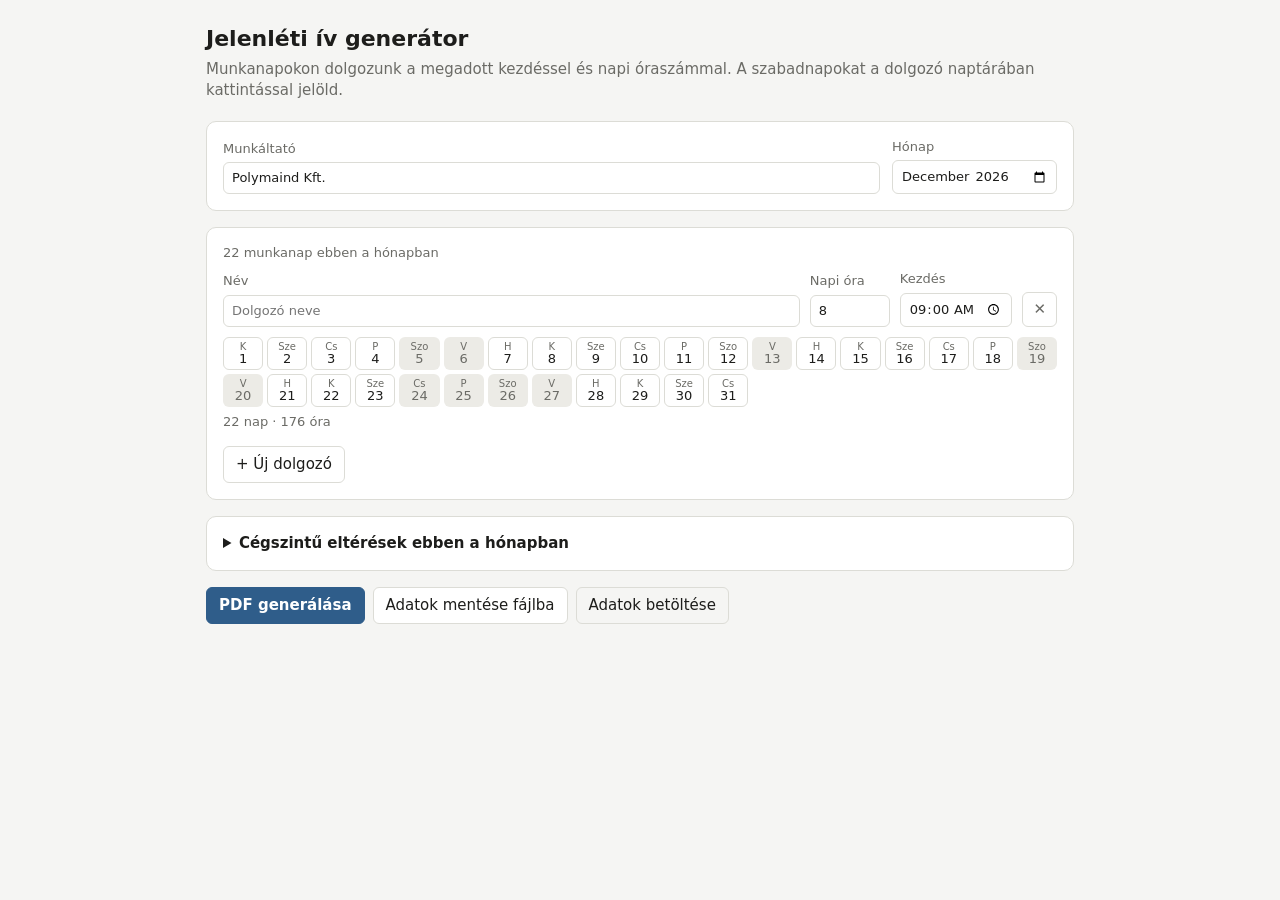
==== index.html @ 5315a1e6 "Jelenléti ív generátor mini app Böngészőben futó, offline app: dolgozónként havi jelenléti ív PDF az" ====
<!doctype html>
<html lang="hu">
<head>
  <meta charset="utf-8">
  <meta name="viewport" content="width=device-width, initial-scale=1">
  <title>Jelenléti ív generátor</title>
  <style>
    :root {
      --hatter: #f5f5f3; --lap: #fff; --szoveg: #1d1d1b; --halvany: #6b6b66; --keret: #dcdcd6;
      --pihen: #ecebe6; --szabad: #d9534f; --fo: #2f5d8a;
    }
    @media (prefers-color-scheme: dark) {
      :root:not([data-theme="light"]) {
        --hatter: #1a1a19; --lap: #242423; --szoveg: #ecece8; --halvany: #9d9d97; --keret: #3a3a38;
        --pihen: #2e2e2c; --szabad: #c9443f; --fo: #6fa3d6;
      }
    }
    * { box-sizing: border-box; }
    body { margin: 0; background: var(--hatter); color: var(--szoveg); font: 15px/1.4 system-ui, sans-serif; }
    main { max-width: 900px; margin: 0 auto; padding: 24px 16px 64px; }
    h1 { font-size: 22px; margin: 0 0 4px; }
    .alcim { color: var(--halvany); margin: 0 0 20px; }
    section { background: var(--lap); border: 1px solid var(--keret); border-radius: 10px; padding: 16px; margin-bottom: 16px; }
    .sor { display: flex; flex-wrap: wrap; gap: 12px; align-items: flex-end; }
    .mezo { display: flex; flex-direction: column; gap: 4px; font-size: 13px; color: var(--halvany); }
    .mezo.nev { flex: 1 1 220px; }
    input { font: inherit; color: var(--szoveg); background: var(--lap); border: 1px solid var(--keret); border-radius: 6px; padding: 6px 8px; }
    input[type=number] { width: 80px; }
    button { font: inherit; cursor: pointer; border-radius: 6px; border: 1px solid var(--keret); background: var(--lap); color: var(--szoveg); padding: 7px 12px; }
    button.fo { background: var(--fo); border-color: var(--fo); color: #fff; font-weight: 600; }
    #honap-info { color: var(--halvany); font-size: 13px; padding-bottom: 8px; }
    .dolgozo { border-top: 1px solid var(--keret); padding: 14px 0; }
    .dolgozo:first-child { border-top: 0; padding-top: 0; }
    .dolgozo-fej { display: flex; flex-wrap: wrap; gap: 10px; align-items: flex-end; }
    .torol { padding: 6px 10px; color: var(--halvany); }
    .naptar { display: grid; grid-template-columns: repeat(auto-fill, minmax(38px, 1fr)); gap: 4px; margin-top: 10px; }
    .nap { padding: 3px 0; font-size: 13px; line-height: 1.1; display: flex; flex-direction: column; align-items: center; }
    .nap small { font-size: 10px; color: var(--halvany); }
    .nap.pihen { background: var(--pihen); color: var(--halvany); cursor: default; border-color: transparent; }
    .nap.szabad { background: var(--szabad); border-color: var(--szabad); color: #fff; }
    .nap.szabad small { color: #fff; }
    .osszesito { font-size: 13px; color: var(--halvany); margin-top: 6px; }
    details summary { cursor: pointer; font-weight: 600; }
    details .sor { margin-top: 12px; }
    details .mezo { flex: 1 1 220px; }
    .hiba { color: var(--szabad); font-size: 13px; margin-top: 6px; }
    .megjegyzes { font-size: 13px; color: var(--halvany); margin: 8px 0 0; }
    .gombok { display: flex; flex-wrap: wrap; gap: 8px; align-items: center; }
    label.gomb { display: inline-block; font-size: 15px; border: 1px solid var(--keret); border-radius: 6px; padding: 7px 12px; cursor: pointer; }
    label.gomb input { display: none; }
  </style>
</head>
<body>
<main>
  <h1>Jelenléti ív generátor</h1>
  <p class="alcim">Munkanapokon dolgozunk a megadott kezdéssel és napi óraszámmal. A szabadnapokat a dolgozó naptárában kattintással jelöld.</p>

  <section class="sor">
    <label class="mezo" style="flex:1 1 240px"><span>Munkáltató</span><input id="ceg" type="text"></label>
    <label class="mezo"><span>Hónap</span><input id="honap" type="month"></label>
  </section>

  <section>
    <div id="honap-info"></div>
    <div id="dolgozok"></div>
    <button id="uj-dolgozo">+ Új dolgozó</button>
  </section>

  <section>
    <details>
      <summary>Cégszintű eltérések ebben a hónapban</summary>
      <div class="sor">
        <label class="mezo"><span>Extra pihenőnapok (mindenkinek)</span><input id="ceg-pihenonap" type="text" placeholder="pl. 2, 24-31"></label>
        <label class="mezo"><span>Extra munkanapok (pl. ledolgozós szombat)</span><input id="ceg-munkanap" type="text" placeholder="pl. 13"></label>
      </div>
      <div id="ceg-hiba" class="hiba"></div>
      <p class="megjegyzes">Az ünnepnapokat és a 2025–2026-os áthelyezett munkanapokat az app magától tudja. Ha egy évre még nincs beépítve, itt add meg.</p>
    </details>
  </section>

  <div class="gombok">
    <button id="general" class="fo">PDF generálása</button>
    <button id="export">Adatok mentése fájlba</button>
    <label class="gomb">Adatok betöltése<input id="import" type="file" accept="application/json,.json"></label>
  </div>
</main>

<script src="lib/pdf-lib.min.js"></script>
<script src="lib/fontkit.umd.min.js"></script>
<script src="lib/assets.js"></script>
<script src="naptar.js"></script>
<script src="app.js"></script>
</body>
</html>
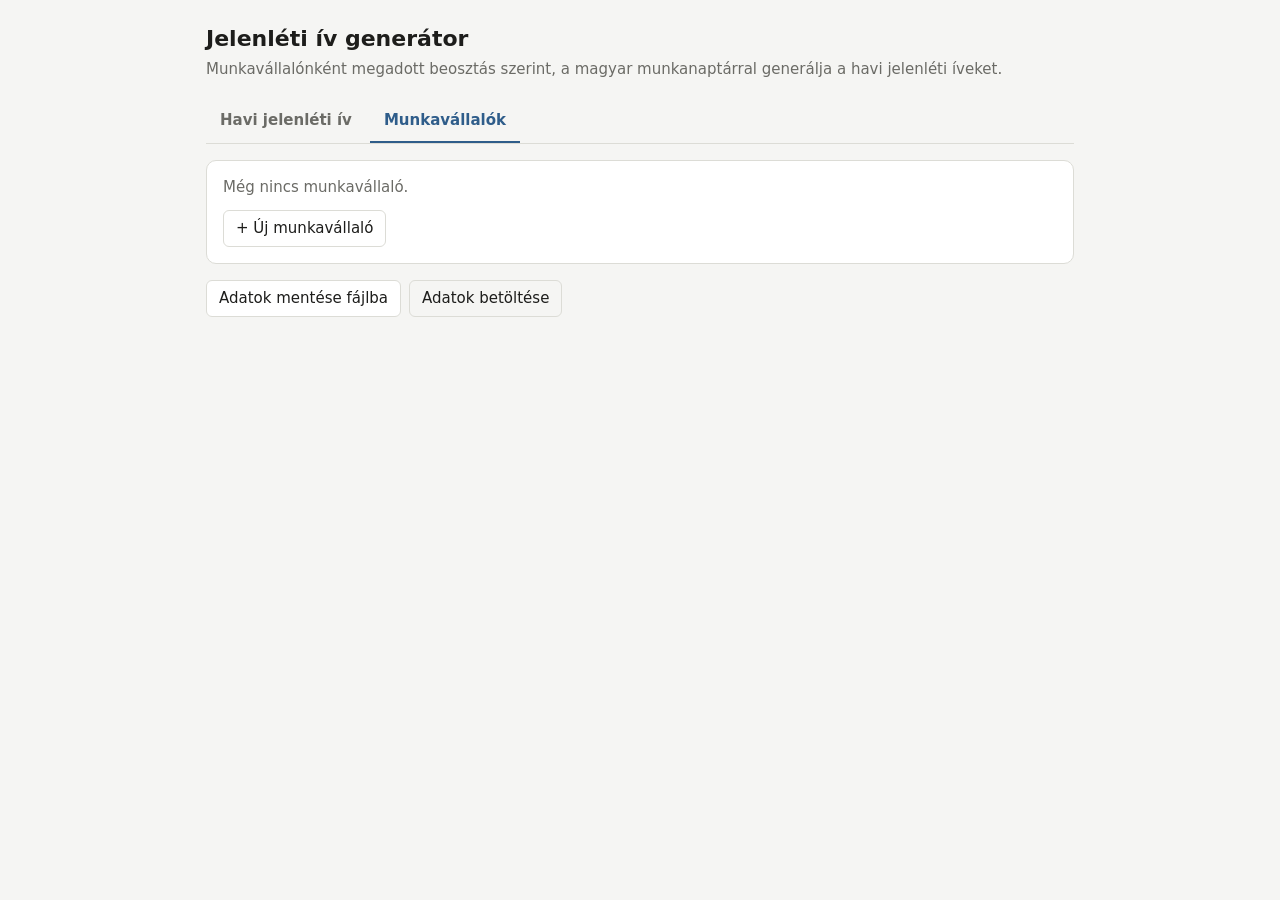
==== commit 318fabcc: "Munkavállalók fül: törzsadatok és heti beosztás Külön fülön vehetők fel a munkavállalók (munkakör, a" ====
--- a/index.html
+++ b/index.html
@@ -32,7 +32,6 @@
     .dolgozo { border-top: 1px solid var(--keret); padding: 14px 0; }
     .dolgozo:first-child { border-top: 0; padding-top: 0; }
     .dolgozo-fej { display: flex; flex-wrap: wrap; gap: 10px; align-items: flex-end; }
-    .torol { padding: 6px 10px; color: var(--halvany); }
     .naptar { display: grid; grid-template-columns: repeat(auto-fill, minmax(38px, 1fr)); gap: 4px; margin-top: 10px; }
     .nap { padding: 3px 0; font-size: 13px; line-height: 1.1; display: flex; flex-direction: column; align-items: center; }
     .nap small { font-size: 10px; color: var(--halvany); }
@@ -48,40 +47,74 @@
     .gombok { display: flex; flex-wrap: wrap; gap: 8px; align-items: center; }
     label.gomb { display: inline-block; font-size: 15px; border: 1px solid var(--keret); border-radius: 6px; padding: 7px 12px; cursor: pointer; }
     label.gomb input { display: none; }
+    .fulek { display: flex; gap: 4px; border-bottom: 1px solid var(--keret); margin-bottom: 16px; }
+    .fulek button { border: 0; border-bottom: 2px solid transparent; border-radius: 0; background: none; padding: 10px 14px; color: var(--halvany); font-weight: 600; }
+    .fulek button[aria-selected="true"] { color: var(--fo); border-bottom-color: var(--fo); }
+    [hidden] { display: none !important; }
+    .dolgozo-cim { display: flex; flex-wrap: wrap; gap: 4px 10px; align-items: baseline; }
+    .dolgozo-cim span { font-size: 13px; color: var(--halvany); }
+    .racs { display: grid; grid-template-columns: repeat(auto-fill, minmax(170px, 1fr)); gap: 10px; }
+    .racs .szeles { grid-column: 1 / -1; }
+    .racs input, .dolgozo > .mezo input { width: 100%; }
+    .beosztas-cim { margin-top: 12px; }
+    .beosztas { display: flex; flex-wrap: wrap; gap: 6px; align-items: flex-end; margin: 4px 0 10px; }
+    .beosztas label { display: flex; flex-direction: column; align-items: center; gap: 2px; font-size: 12px; color: var(--halvany); }
+    .beosztas input { width: 56px; text-align: center; }
+    .heti { font-size: 13px; color: var(--halvany); padding: 0 0 8px 6px; }
+    .kartya-lab { margin-top: 10px; }
+    .torol { color: var(--szabad); }
+    .ures { color: var(--halvany); margin: 0 0 12px; }
+    .ures a { color: var(--fo); }
   </style>
 </head>
 <body>
 <main>
   <h1>Jelenléti ív generátor</h1>
-  <p class="alcim">Munkanapokon dolgozunk a megadott kezdéssel és napi óraszámmal. A szabadnapokat a dolgozó naptárában kattintással jelöld.</p>
+  <p class="alcim">Munkavállalónként megadott beosztás szerint, a magyar munkanaptárral generálja a havi jelenléti íveket.</p>
 
-  <section class="sor">
-    <label class="mezo" style="flex:1 1 240px"><span>Munkáltató</span><input id="ceg" type="text"></label>
-    <label class="mezo"><span>Hónap</span><input id="honap" type="month"></label>
-  </section>
+  <div class="fulek" role="tablist">
+    <button data-ful="havi" role="tab">Havi jelenléti ív</button>
+    <button data-ful="munkavallalok" role="tab">Munkavállalók</button>
+  </div>
 
-  <section>
-    <div id="honap-info"></div>
-    <div id="dolgozok"></div>
-    <button id="uj-dolgozo">+ Új dolgozó</button>
-  </section>
+  <div data-panel="havi">
+    <section class="sor">
+      <label class="mezo" style="flex:1 1 240px"><span>Munkáltató</span><input id="ceg" type="text"></label>
+      <label class="mezo"><span>Hónap</span><input id="honap" type="month"></label>
+    </section>
 
-  <section>
-    <details>
-      <summary>Cégszintű eltérések ebben a hónapban</summary>
-      <div class="sor">
-        <label class="mezo"><span>Extra pihenőnapok (mindenkinek)</span><input id="ceg-pihenonap" type="text" placeholder="pl. 2, 24-31"></label>
-        <label class="mezo"><span>Extra munkanapok (pl. ledolgozós szombat)</span><input id="ceg-munkanap" type="text" placeholder="pl. 13"></label>
-      </div>
-      <div id="ceg-hiba" class="hiba"></div>
-      <p class="megjegyzes">Az ünnepnapokat és a 2025–2026-os áthelyezett munkanapokat az app magától tudja. Ha egy évre még nincs beépítve, itt add meg.</p>
-    </details>
-  </section>
+    <section>
+      <div id="honap-info"></div>
+      <p class="megjegyzes" style="margin:0 0 12px">Kattints egy napra, ha az illető aznap szabadságon volt (piros). A szürke napokon a beosztása szerint nem dolgozik.</p>
+      <div id="dolgozok"></div>
+    </section>
 
-  <div class="gombok">
-    <button id="general" class="fo">PDF generálása</button>
-    <button id="export">Adatok mentése fájlba</button>
-    <label class="gomb">Adatok betöltése<input id="import" type="file" accept="application/json,.json"></label>
+    <section>
+      <details>
+        <summary>Cégszintű eltérések ebben a hónapban</summary>
+        <div class="sor">
+          <label class="mezo"><span>Extra pihenőnapok (mindenkinek)</span><input id="ceg-pihenonap" type="text" placeholder="pl. 2, 24-31"></label>
+          <label class="mezo"><span>Extra munkanapok (pl. ledolgozós szombat)</span><input id="ceg-munkanap" type="text" placeholder="pl. 13"></label>
+        </div>
+        <div id="ceg-hiba" class="hiba"></div>
+        <p class="megjegyzes">Az ünnepnapokat és a 2025–2026-os áthelyezett munkanapokat az app magától tudja. Ha egy évre még nincs beépítve, itt add meg.</p>
+      </details>
+    </section>
+
+    <div class="gombok">
+      <button id="general" class="fo">PDF generálása</button>
+    </div>
+  </div>
+
+  <div data-panel="munkavallalok" hidden>
+    <section>
+      <div id="munkavallalok-lista"></div>
+      <button id="uj-dolgozo">+ Új munkavállaló</button>
+    </section>
+    <div class="gombok">
+      <button id="export">Adatok mentése fájlba</button>
+      <label class="gomb">Adatok betöltése<input id="import" type="file" accept="application/json,.json"></label>
+    </div>
   </div>
 </main>
 
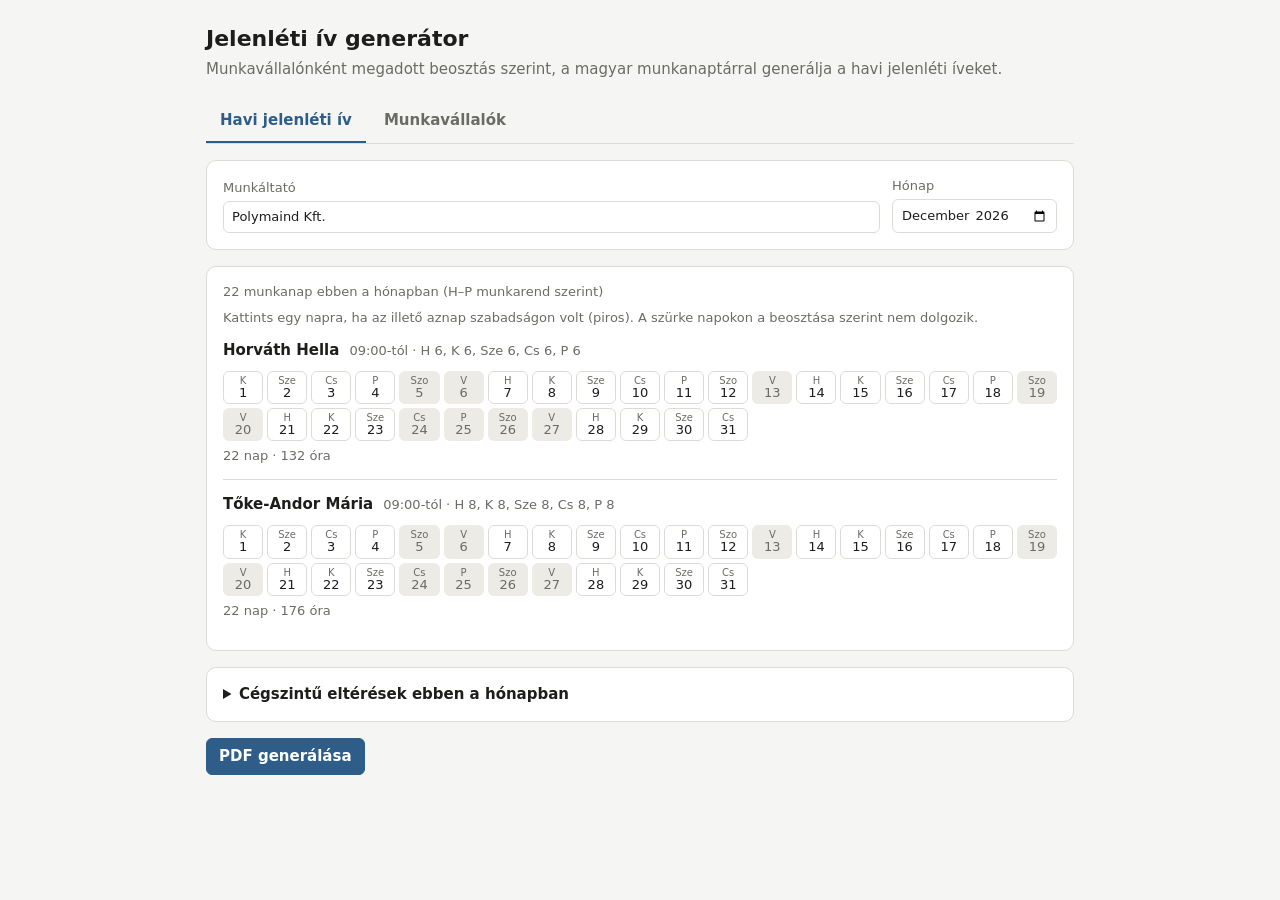
==== commit 2cad4b8d: "Letöltés és megerősítés artifact-környezetben is, alap munkavállalók A PDF és a JSON letöltése a Cla" ====
--- a/index.html
+++ b/index.html
@@ -12,8 +12,12 @@
     @media (prefers-color-scheme: dark) {
       :root:not([data-theme="light"]) {
         --hatter: #1a1a19; --lap: #242423; --szoveg: #ecece8; --halvany: #9d9d97; --keret: #3a3a38;
-        --pihen: #2e2e2c; --szabad: #c9443f; --fo: #6fa3d6;
+        --pihen: #2e2e2c; --szabad: #c9443f; --fo: #6fa3d6; color-scheme: dark;
       }
+    }
+    :root[data-theme="dark"] {
+      --hatter: #1a1a19; --lap: #242423; --szoveg: #ecece8; --halvany: #9d9d97; --keret: #3a3a38;
+        --pihen: #2e2e2c; --szabad: #c9443f; --fo: #6fa3d6; color-scheme: dark;
     }
     * { box-sizing: border-box; }
     body { margin: 0; background: var(--hatter); color: var(--szoveg); font: 15px/1.4 system-ui, sans-serif; }
@@ -77,6 +81,8 @@
     <button data-ful="munkavallalok" role="tab">Munkavállalók</button>
   </div>
 
+  <p id="uzenet" class="hiba" role="alert" hidden></p>
+
   <div data-panel="havi">
     <section class="sor">
       <label class="mezo" style="flex:1 1 240px"><span>Munkáltató</span><input id="ceg" type="text"></label>
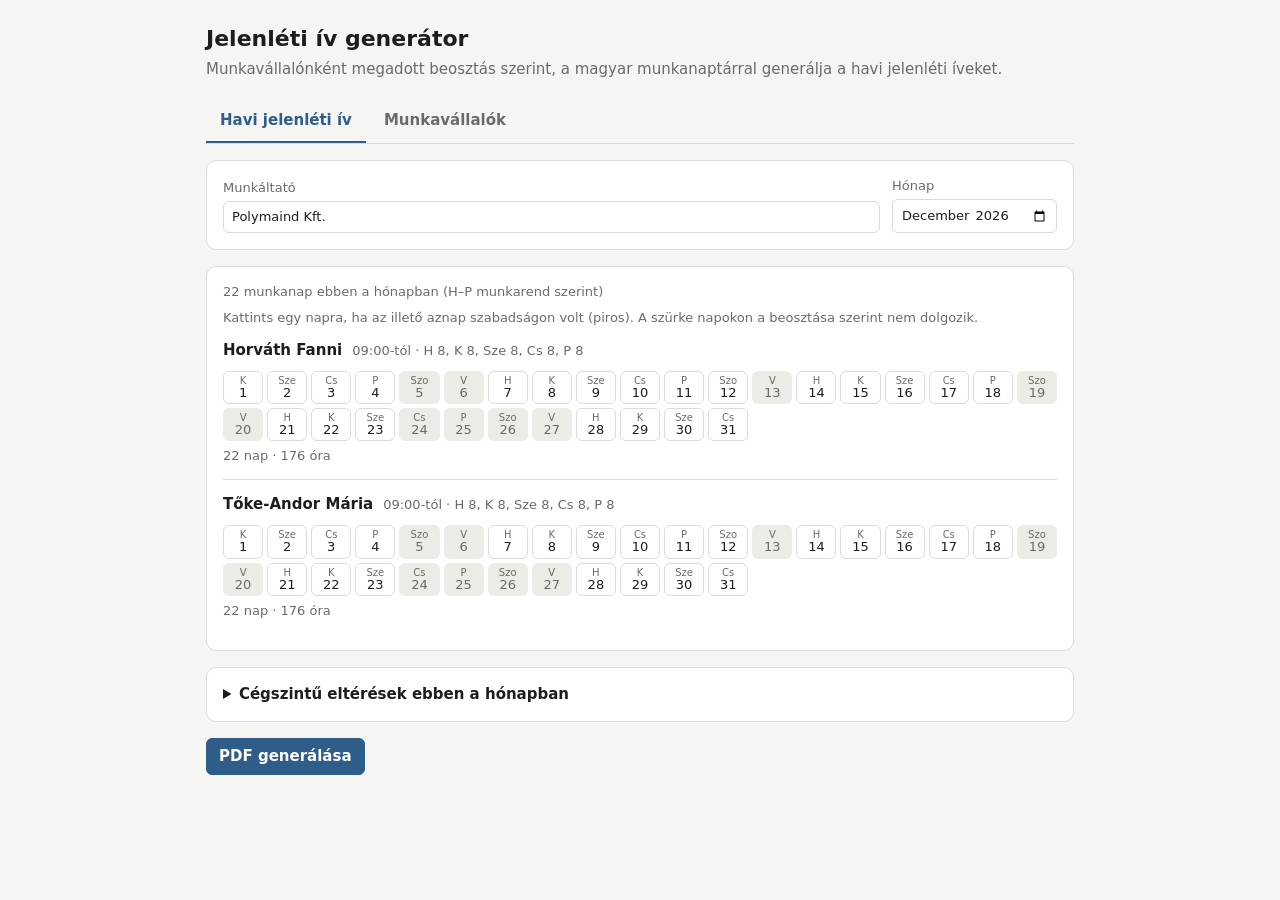
==== commit 2e1d4f5e: "Demó oldal bejelentkezéssel és bemutatóval; alapadat: Horváth Fanni 8 órában - demo.html/demo.js: be" ====
--- a/index.html
+++ b/index.html
@@ -4,72 +4,7 @@
   <meta charset="utf-8">
   <meta name="viewport" content="width=device-width, initial-scale=1">
   <title>Jelenléti ív generátor</title>
-  <style>
-    :root {
-      --hatter: #f5f5f3; --lap: #fff; --szoveg: #1d1d1b; --halvany: #6b6b66; --keret: #dcdcd6;
-      --pihen: #ecebe6; --szabad: #d9534f; --fo: #2f5d8a;
-    }
-    @media (prefers-color-scheme: dark) {
-      :root:not([data-theme="light"]) {
-        --hatter: #1a1a19; --lap: #242423; --szoveg: #ecece8; --halvany: #9d9d97; --keret: #3a3a38;
-        --pihen: #2e2e2c; --szabad: #c9443f; --fo: #6fa3d6; color-scheme: dark;
-      }
-    }
-    :root[data-theme="dark"] {
-      --hatter: #1a1a19; --lap: #242423; --szoveg: #ecece8; --halvany: #9d9d97; --keret: #3a3a38;
-        --pihen: #2e2e2c; --szabad: #c9443f; --fo: #6fa3d6; color-scheme: dark;
-    }
-    * { box-sizing: border-box; }
-    body { margin: 0; background: var(--hatter); color: var(--szoveg); font: 15px/1.4 system-ui, sans-serif; }
-    main { max-width: 900px; margin: 0 auto; padding: 24px 16px 64px; }
-    h1 { font-size: 22px; margin: 0 0 4px; }
-    .alcim { color: var(--halvany); margin: 0 0 20px; }
-    section { background: var(--lap); border: 1px solid var(--keret); border-radius: 10px; padding: 16px; margin-bottom: 16px; }
-    .sor { display: flex; flex-wrap: wrap; gap: 12px; align-items: flex-end; }
-    .mezo { display: flex; flex-direction: column; gap: 4px; font-size: 13px; color: var(--halvany); }
-    .mezo.nev { flex: 1 1 220px; }
-    input { font: inherit; color: var(--szoveg); background: var(--lap); border: 1px solid var(--keret); border-radius: 6px; padding: 6px 8px; }
-    input[type=number] { width: 80px; }
-    button { font: inherit; cursor: pointer; border-radius: 6px; border: 1px solid var(--keret); background: var(--lap); color: var(--szoveg); padding: 7px 12px; }
-    button.fo { background: var(--fo); border-color: var(--fo); color: #fff; font-weight: 600; }
-    #honap-info { color: var(--halvany); font-size: 13px; padding-bottom: 8px; }
-    .dolgozo { border-top: 1px solid var(--keret); padding: 14px 0; }
-    .dolgozo:first-child { border-top: 0; padding-top: 0; }
-    .dolgozo-fej { display: flex; flex-wrap: wrap; gap: 10px; align-items: flex-end; }
-    .naptar { display: grid; grid-template-columns: repeat(auto-fill, minmax(38px, 1fr)); gap: 4px; margin-top: 10px; }
-    .nap { padding: 3px 0; font-size: 13px; line-height: 1.1; display: flex; flex-direction: column; align-items: center; }
-    .nap small { font-size: 10px; color: var(--halvany); }
-    .nap.pihen { background: var(--pihen); color: var(--halvany); cursor: default; border-color: transparent; }
-    .nap.szabad { background: var(--szabad); border-color: var(--szabad); color: #fff; }
-    .nap.szabad small { color: #fff; }
-    .osszesito { font-size: 13px; color: var(--halvany); margin-top: 6px; }
-    details summary { cursor: pointer; font-weight: 600; }
-    details .sor { margin-top: 12px; }
-    details .mezo { flex: 1 1 220px; }
-    .hiba { color: var(--szabad); font-size: 13px; margin-top: 6px; }
-    .megjegyzes { font-size: 13px; color: var(--halvany); margin: 8px 0 0; }
-    .gombok { display: flex; flex-wrap: wrap; gap: 8px; align-items: center; }
-    label.gomb { display: inline-block; font-size: 15px; border: 1px solid var(--keret); border-radius: 6px; padding: 7px 12px; cursor: pointer; }
-    label.gomb input { display: none; }
-    .fulek { display: flex; gap: 4px; border-bottom: 1px solid var(--keret); margin-bottom: 16px; }
-    .fulek button { border: 0; border-bottom: 2px solid transparent; border-radius: 0; background: none; padding: 10px 14px; color: var(--halvany); font-weight: 600; }
-    .fulek button[aria-selected="true"] { color: var(--fo); border-bottom-color: var(--fo); }
-    [hidden] { display: none !important; }
-    .dolgozo-cim { display: flex; flex-wrap: wrap; gap: 4px 10px; align-items: baseline; }
-    .dolgozo-cim span { font-size: 13px; color: var(--halvany); }
-    .racs { display: grid; grid-template-columns: repeat(auto-fill, minmax(170px, 1fr)); gap: 10px; }
-    .racs .szeles { grid-column: 1 / -1; }
-    .racs input, .dolgozo > .mezo input { width: 100%; }
-    .beosztas-cim { margin-top: 12px; }
-    .beosztas { display: flex; flex-wrap: wrap; gap: 6px; align-items: flex-end; margin: 4px 0 10px; }
-    .beosztas label { display: flex; flex-direction: column; align-items: center; gap: 2px; font-size: 12px; color: var(--halvany); }
-    .beosztas input { width: 56px; text-align: center; }
-    .heti { font-size: 13px; color: var(--halvany); padding: 0 0 8px 6px; }
-    .kartya-lab { margin-top: 10px; }
-    .torol { color: var(--szabad); }
-    .ures { color: var(--halvany); margin: 0 0 12px; }
-    .ures a { color: var(--fo); }
-  </style>
+  <link rel="stylesheet" href="style.css">
 </head>
 <body>
 <main>
--- a/style.css
+++ b/style.css
@@ -0,0 +1,65 @@
+/* A jelenléti ív generátor és a demó közös stílusa. */
+:root {
+  --hatter: #f5f5f3; --lap: #fff; --szoveg: #1d1d1b; --halvany: #6b6b66; --keret: #dcdcd6;
+  --pihen: #ecebe6; --szabad: #d9534f; --fo: #2f5d8a;
+}
+@media (prefers-color-scheme: dark) {
+  :root:not([data-theme="light"]) {
+    --hatter: #1a1a19; --lap: #242423; --szoveg: #ecece8; --halvany: #9d9d97; --keret: #3a3a38;
+    --pihen: #2e2e2c; --szabad: #c9443f; --fo: #6fa3d6; color-scheme: dark;
+  }
+}
+:root[data-theme="dark"] {
+  --hatter: #1a1a19; --lap: #242423; --szoveg: #ecece8; --halvany: #9d9d97; --keret: #3a3a38;
+    --pihen: #2e2e2c; --szabad: #c9443f; --fo: #6fa3d6; color-scheme: dark;
+}
+* { box-sizing: border-box; }
+body { margin: 0; background: var(--hatter); color: var(--szoveg); font: 15px/1.4 system-ui, sans-serif; }
+main { max-width: 900px; margin: 0 auto; padding: 24px 16px 64px; }
+h1 { font-size: 22px; margin: 0 0 4px; }
+.alcim { color: var(--halvany); margin: 0 0 20px; }
+section { background: var(--lap); border: 1px solid var(--keret); border-radius: 10px; padding: 16px; margin-bottom: 16px; }
+.sor { display: flex; flex-wrap: wrap; gap: 12px; align-items: flex-end; }
+.mezo { display: flex; flex-direction: column; gap: 4px; font-size: 13px; color: var(--halvany); }
+.mezo.nev { flex: 1 1 220px; }
+input { font: inherit; color: var(--szoveg); background: var(--lap); border: 1px solid var(--keret); border-radius: 6px; padding: 6px 8px; }
+input[type=number] { width: 80px; }
+button { font: inherit; cursor: pointer; border-radius: 6px; border: 1px solid var(--keret); background: var(--lap); color: var(--szoveg); padding: 7px 12px; }
+button.fo { background: var(--fo); border-color: var(--fo); color: #fff; font-weight: 600; }
+#honap-info { color: var(--halvany); font-size: 13px; padding-bottom: 8px; }
+.dolgozo { border-top: 1px solid var(--keret); padding: 14px 0; }
+.dolgozo:first-child { border-top: 0; padding-top: 0; }
+.dolgozo-fej { display: flex; flex-wrap: wrap; gap: 10px; align-items: flex-end; }
+.naptar { display: grid; grid-template-columns: repeat(auto-fill, minmax(38px, 1fr)); gap: 4px; margin-top: 10px; }
+.nap { padding: 3px 0; font-size: 13px; line-height: 1.1; display: flex; flex-direction: column; align-items: center; }
+.nap small { font-size: 10px; color: var(--halvany); }
+.nap.pihen { background: var(--pihen); color: var(--halvany); cursor: default; border-color: transparent; }
+.nap.szabad { background: var(--szabad); border-color: var(--szabad); color: #fff; }
+.nap.szabad small { color: #fff; }
+.osszesito { font-size: 13px; color: var(--halvany); margin-top: 6px; }
+details summary { cursor: pointer; font-weight: 600; }
+details .sor { margin-top: 12px; }
+details .mezo { flex: 1 1 220px; }
+.hiba { color: var(--szabad); font-size: 13px; margin-top: 6px; }
+.megjegyzes { font-size: 13px; color: var(--halvany); margin: 8px 0 0; }
+.gombok { display: flex; flex-wrap: wrap; gap: 8px; align-items: center; }
+label.gomb { display: inline-block; font-size: 15px; border: 1px solid var(--keret); border-radius: 6px; padding: 7px 12px; cursor: pointer; }
+label.gomb input { display: none; }
+.fulek { display: flex; gap: 4px; border-bottom: 1px solid var(--keret); margin-bottom: 16px; }
+.fulek button { border: 0; border-bottom: 2px solid transparent; border-radius: 0; background: none; padding: 10px 14px; color: var(--halvany); font-weight: 600; }
+.fulek button[aria-selected="true"] { color: var(--fo); border-bottom-color: var(--fo); }
+[hidden] { display: none !important; }
+.dolgozo-cim { display: flex; flex-wrap: wrap; gap: 4px 10px; align-items: baseline; }
+.dolgozo-cim span { font-size: 13px; color: var(--halvany); }
+.racs { display: grid; grid-template-columns: repeat(auto-fill, minmax(170px, 1fr)); gap: 10px; }
+.racs .szeles { grid-column: 1 / -1; }
+.racs input, .dolgozo > .mezo input { width: 100%; }
+.beosztas-cim { margin-top: 12px; }
+.beosztas { display: flex; flex-wrap: wrap; gap: 6px; align-items: flex-end; margin: 4px 0 10px; }
+.beosztas label { display: flex; flex-direction: column; align-items: center; gap: 2px; font-size: 12px; color: var(--halvany); }
+.beosztas input { width: 56px; text-align: center; }
+.heti { font-size: 13px; color: var(--halvany); padding: 0 0 8px 6px; }
+.kartya-lab { margin-top: 10px; }
+.torol { color: var(--szabad); }
+.ures { color: var(--halvany); margin: 0 0 12px; }
+.ures a { color: var(--fo); }
